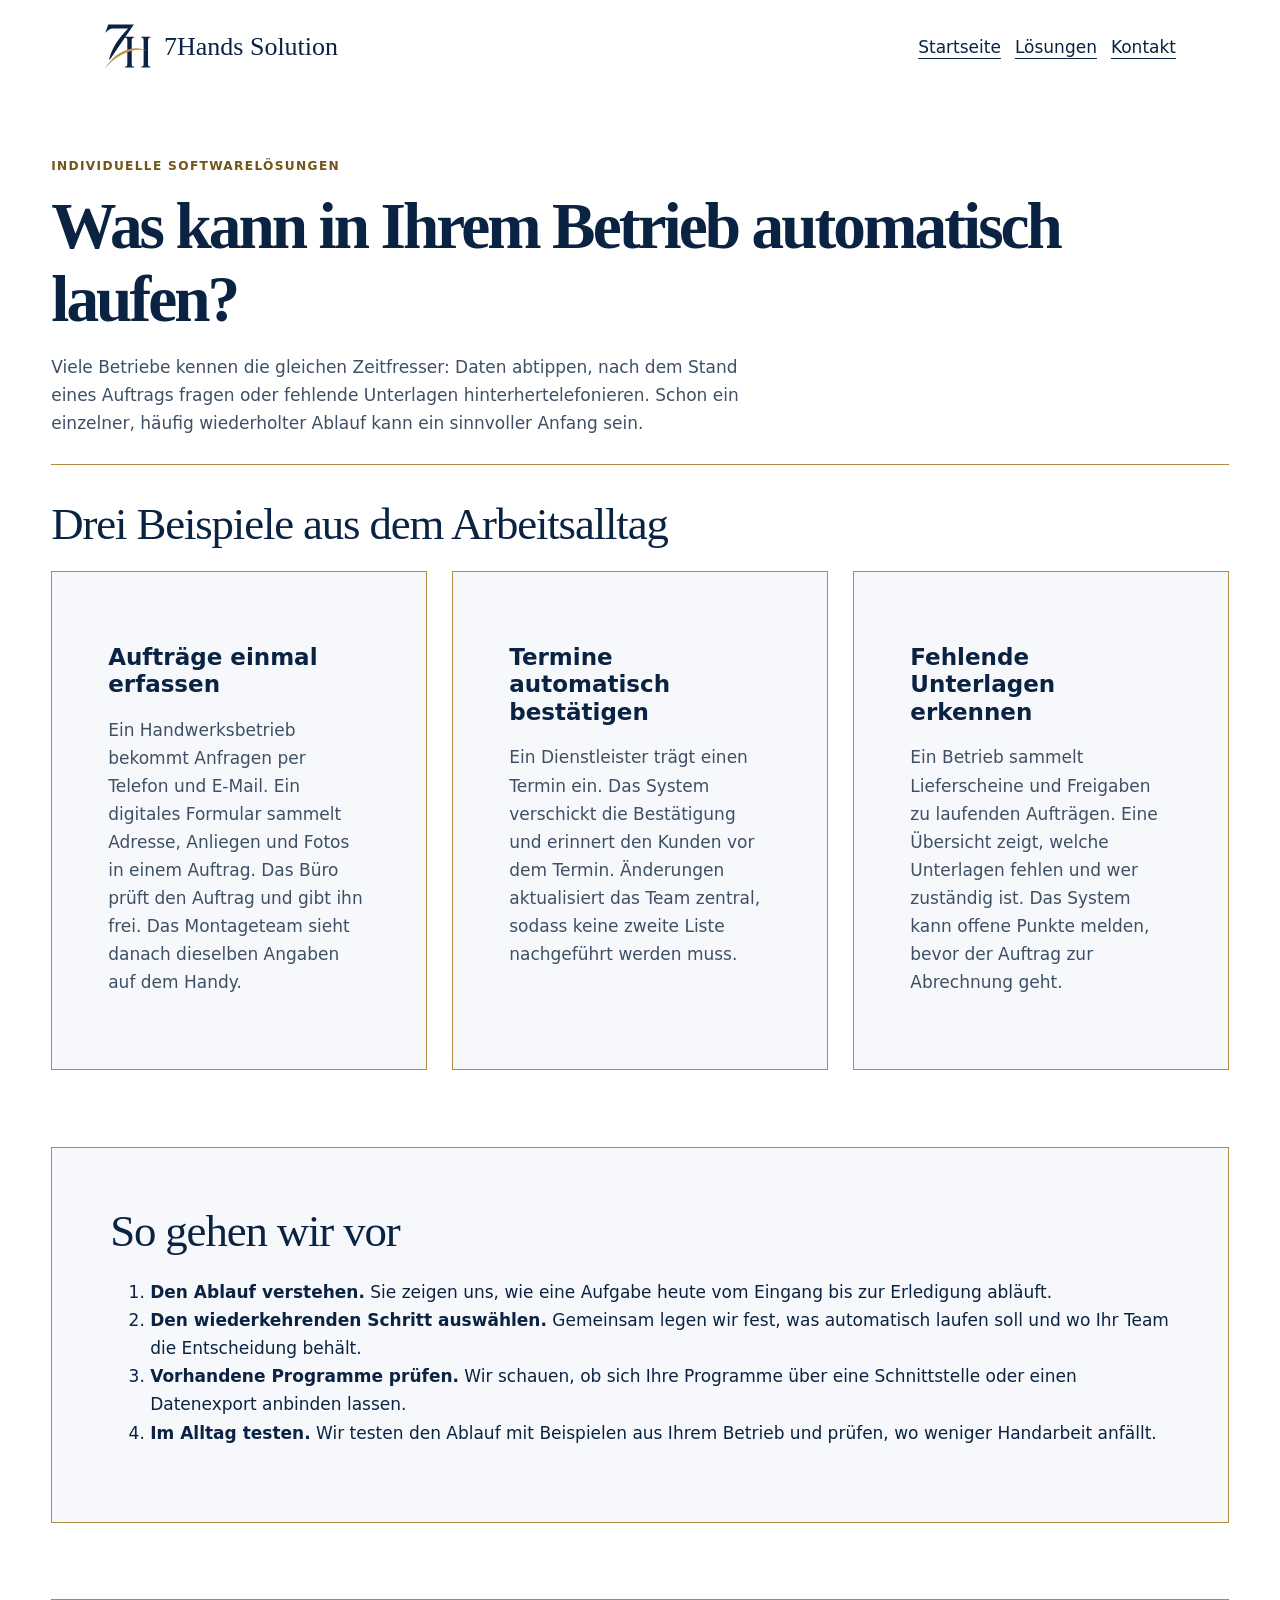
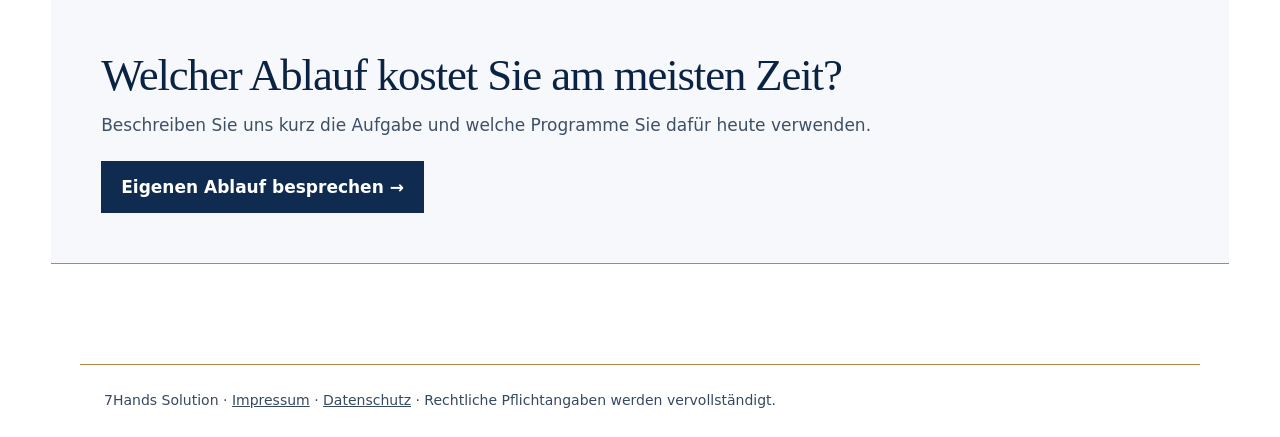
==== automatisierung.html @ ae8cb648 "Restore homepage introduction and explain individual automation" ====
<!doctype html>
<html lang="de">
<head>
  <meta charset="utf-8">
  <meta name="viewport" content="width=device-width, initial-scale=1">
  <meta name="robots" content="noindex">
  <meta name="theme-color" content="#ffffff">
  <meta name="description" content="Konkrete Beispiele für digitale Abläufe, weniger Rückfragen und weniger doppelte Dateneingabe.">
  <title>Individuelle Automatisierung | 7Hands Solution</title>
  <link rel="stylesheet" href="/site.css">
</head>
<body>
<header>
  <a class="logo" href="/"><img src="/monogram.svg" alt="">7Hands Solution</a>
  <nav aria-label="Hauptnavigation"><a href="/">Startseite</a><a href="/loesungen.html">Lösungen</a><a href="/kontakt.html">Kontakt</a></nav>
</header>
<main class="showcase">

  <div class="page-intro">
    <p class="kicker">Individuelle Softwarelösungen</p>
    <h1>Was kann in Ihrem Betrieb automatisch laufen?</h1>
    <p>Viele Betriebe kennen die gleichen Zeitfresser: Daten abtippen, nach dem Stand eines Auftrags fragen oder fehlende Unterlagen hinterhertelefonieren. Schon ein einzelner, häufig wiederholter Ablauf kann ein sinnvoller Anfang sein.</p>
  </div>
  <section aria-labelledby="beispiele">
    <h2 id="beispiele">Drei Beispiele aus dem Arbeitsalltag</h2>
    <div class="product-grid">
      <article class="contact">
        <h3>Aufträge einmal erfassen</h3>
        <p>Ein Handwerksbetrieb bekommt Anfragen per Telefon und E-Mail. Ein digitales Formular sammelt Adresse, Anliegen und Fotos in einem Auftrag. Das Büro prüft den Auftrag und gibt ihn frei. Das Montageteam sieht danach dieselben Angaben auf dem Handy.</p>
      </article>
      <article class="contact">
        <h3>Termine automatisch bestätigen</h3>
        <p>Ein Dienstleister trägt einen Termin ein. Das System verschickt die Bestätigung und erinnert den Kunden vor dem Termin. Änderungen aktualisiert das Team zentral, sodass keine zweite Liste nachgeführt werden muss.</p>
      </article>
      <article class="contact">
        <h3>Fehlende Unterlagen erkennen</h3>
        <p>Ein Betrieb sammelt Lieferscheine und Freigaben zu laufenden Aufträgen. Eine Übersicht zeigt, welche Unterlagen fehlen und wer zuständig ist. Das System kann offene Punkte melden, bevor der Auftrag zur Abrechnung geht.</p>
      </article>
    </div>
  </section>
  <section class="custom" aria-labelledby="vorgehen">
    <h2 id="vorgehen">So gehen wir vor</h2>
    <ol>
      <li><strong>Den Ablauf verstehen.</strong> Sie zeigen uns, wie eine Aufgabe heute vom Eingang bis zur Erledigung abläuft.</li>
      <li><strong>Den wiederkehrenden Schritt auswählen.</strong> Gemeinsam legen wir fest, was automatisch laufen soll und wo Ihr Team die Entscheidung behält.</li>
      <li><strong>Vorhandene Programme prüfen.</strong> Wir schauen, ob sich Ihre Programme über eine Schnittstelle oder einen Datenexport anbinden lassen.</li>
      <li><strong>Im Alltag testen.</strong> Wir testen den Ablauf mit Beispielen aus Ihrem Betrieb und prüfen, wo weniger Handarbeit anfällt.</li>
    </ol>
  </section>
  <section class="end-panel">
    <div><h2>Welcher Ablauf kostet Sie am meisten Zeit?</h2><p>Beschreiben Sie uns kurz die Aufgabe und welche Programme Sie dafür heute verwenden.</p></div>
    <a class="button" href="/kontakt.html">Eigenen Ablauf besprechen →</a>
  </section>
</main>
<footer>7Hands Solution · <a href="/impressum.html">Impressum</a> · <a href="/datenschutz.html">Datenschutz</a> · Rechtliche Pflichtangaben werden vervollständigt.</footer>
</body>
</html>
---- site.css ----
:root{--dark:#fff;--ink:#0b2343;--beige:#102b50;--beige-light:#f7f8fb;--line:#b28a40;--white:#fff}
    *{box-sizing:border-box}
    
    body{margin:0;background:var(--dark);color:var(--ink);font:17px/1.65 system-ui,-apple-system,"Segoe UI",sans-serif}
    header,main,footer{max-width:1120px;margin:auto;padding:24px}
    header{display:flex;justify-content:space-between;align-items:center;flex-wrap:wrap;gap:12px}
    a{color:inherit}
    nav a{margin-right:18px;text-underline-offset:5px}
    nav a:last-child{margin-right:0}
    .logo{font:26px Georgia,serif;color:var(--beige)}
    section{margin-bottom:48px}
    .hero{padding:clamp(26px,7vw,86px);background:radial-gradient(ellipse at top right,#f4f6fa,#fff 65%);border:1px solid #b28a40}
    .hero h1{font:clamp(40px,7vw,82px)/1.04 Georgia,serif;letter-spacing:-.045em;margin:0;max-width:780px}
    .hero p{max-width:600px;color:#364960}
    .button{display:inline-block;background:var(--beige);color:#fff;padding:12px 20px;font-weight:700;text-decoration:none}
    .button:hover{background:#24466e}
    .button.dark{background:var(--ink);color:var(--white)}
    .button.dark:hover{background:#24466e}
    h2{font:clamp(32px,4.8vw,52px)/1.12 Georgia,serif;letter-spacing:-.025em}
    h3{font-size:23px;line-height:1.2;margin:16px 0}
    .custom{background:var(--beige-light);color:var(--ink);padding:clamp(28px,5vw,58px);border:1px solid #b28a40}
    .custom .eyebrow{font-weight:700;font-size:13px;letter-spacing:.12em;text-transform:uppercase}
    .custom h2{font-size:clamp(38px,5.5vw,62px);max-width:860px;margin:18px 0 24px}
    .custom p{max-width:810px;margin-bottom:26px}
    #angebote h2{margin-bottom:27px}
    .grid{display:grid;grid-template-columns:repeat(3,minmax(0,1fr));gap:16px}
    .grid article{background:var(--beige-light);color:var(--ink);border-top:3px solid var(--line);padding:clamp(20px,2.3vw,27px);min-height:315px}
    .grid small{color:#795626;font-weight:750;letter-spacing:.02em}
    .grid p{margin-bottom:0}
    .contact{background:#f7f8fb;border:1px solid #b28a40;padding:clamp(28px,5vw,56px)}
    .contact h2{margin:0 0 20px;font-size:clamp(31px,4.4vw,48px)}
    .contact p{max-width:720px}
    footer{border-top:1px solid #b28a40;font-size:14px;color:#364960}
    a:focus-visible{outline:2px solid currentColor;outline-offset:4px}
    @media(max-width:760px){.grid{grid-template-columns:1fr}.grid article{min-height:0}section{margin-bottom:32px}header,main,footer{padding:18px}.hero{padding:32px 25px}}
    
  
.logo{color:var(--ink);text-decoration:none;display:inline-flex;align-items:center;gap:12px}
.logo img{width:48px;height:auto}
.hero{border:4px double var(--line)}
h1,h2{font-family:Georgia,serif;line-height:1.12}
nav{display:flex;flex-wrap:wrap;gap:14px}
nav a{margin:0}
nav a[aria-current=page]{font-weight:700;text-decoration-color:var(--line)}
.actions{display:flex;flex-wrap:wrap;gap:12px}
.legal{border-top:2px solid var(--line)}
.note{padding:18px;background:var(--beige-light);border-left:4px solid var(--line)}
p{overflow-wrap:anywhere}

.showcase{max-width:1400px;padding-inline:clamp(18px,4vw,52px)}
.showcase h1{font-size:clamp(36px,5.1vw,72px);letter-spacing:-.045em;margin:0}
.showcase h2{margin:0 0 22px;font-size:clamp(28px,3.5vw,46px)}
.showcase section{margin-bottom:clamp(38px,6vw,82px)}
.kicker{font-size:.76rem;font-weight:750;letter-spacing:.11em;text-transform:uppercase;color:#735317;margin:0 0 14px}
.muted,.showcase p:not(.kicker){color:#3e5065}
.feature-hero{display:grid;grid-template-columns:1.05fr 1fr;border:4px double var(--line);background:#f9f9fb}
.feature-copy{padding:clamp(24px,4vw,65px);align-self:center}
.feature-copy p{max-width:44ch}
.feature-copy .actions{margin-top:26px}
.hero-image{position:relative;display:block;min-height:310px;background:#e6dac8;text-decoration:none}
.hero-image img{width:100%;height:100%;object-fit:cover;position:absolute;inset:0}
.hero-image>span{position:absolute;bottom:16px;left:16px;right:16px;padding:10px 14px;display:flex;justify-content:space-between;gap:10px;background:#fff;color:var(--ink);font-weight:650}
.button.secondary{background:#fff;color:var(--ink);border:1px solid var(--line)}
.button.secondary:hover{background:#f3eee3}
.product-grid{display:grid;grid-template-columns:repeat(3,minmax(0,1fr));gap:clamp(14px,2vw,28px)}
.product{border:1px solid #dce2ea;border-top:2px solid var(--line);min-width:0;background:white}
.product>a{display:flex;flex-direction:column;height:100%;text-decoration:none}
.product>a>div{padding:22px;display:flex;flex-direction:column;flex:1}
.product img{width:100%;display:block;aspect-ratio:16/10;object-fit:cover;object-position:top;background:#f1f3f7}
.product h3{margin:4px 0;font:600 clamp(22px,2.2vw,31px)/1.12 Georgia,serif}
.product p{margin:10px 0 18px}
.product-link{margin-top:auto;font-weight:700;text-decoration:underline;text-underline-offset:4px}
.product a:hover .product-link{color:#735317}
.end-panel{display:flex;align-items:center;justify-content:space-between;gap:22px;flex-wrap:wrap;padding:clamp(22px,4vw,50px);background:#f7f8fb;border-block:1px solid var(--line)}
.end-panel h2,.end-panel p{margin:0}
.end-panel p{margin-top:10px}
.page-intro{border-bottom:1px solid var(--line);padding:clamp(15px,3vw,45px) 0 26px;margin-bottom:34px}
.page-intro>p:last-child{max-width:68ch;margin-bottom:0}
.screens{display:grid;grid-template-columns:repeat(2,minmax(0,1fr));gap:22px}
.screens figure{margin:0;min-width:0;border:1px solid #dce2ea}
.screens figure>a{display:grid;place-items:center;background:#eef1f5;aspect-ratio:16/11;overflow:hidden}
.screens img{display:block;width:100%;height:100%;object-fit:contain;min-height:0;min-width:0}
.screens figcaption{padding:16px 20px}
.screens h3,.screens p{margin:4px 0}
@media(max-width:920px){.feature-hero{grid-template-columns:1fr}.product-grid{grid-template-columns:repeat(2,minmax(0,1fr))}}
@media(max-width:600px){.product-grid,.screens{grid-template-columns:1fr}.hero-image{min-height:245px}}
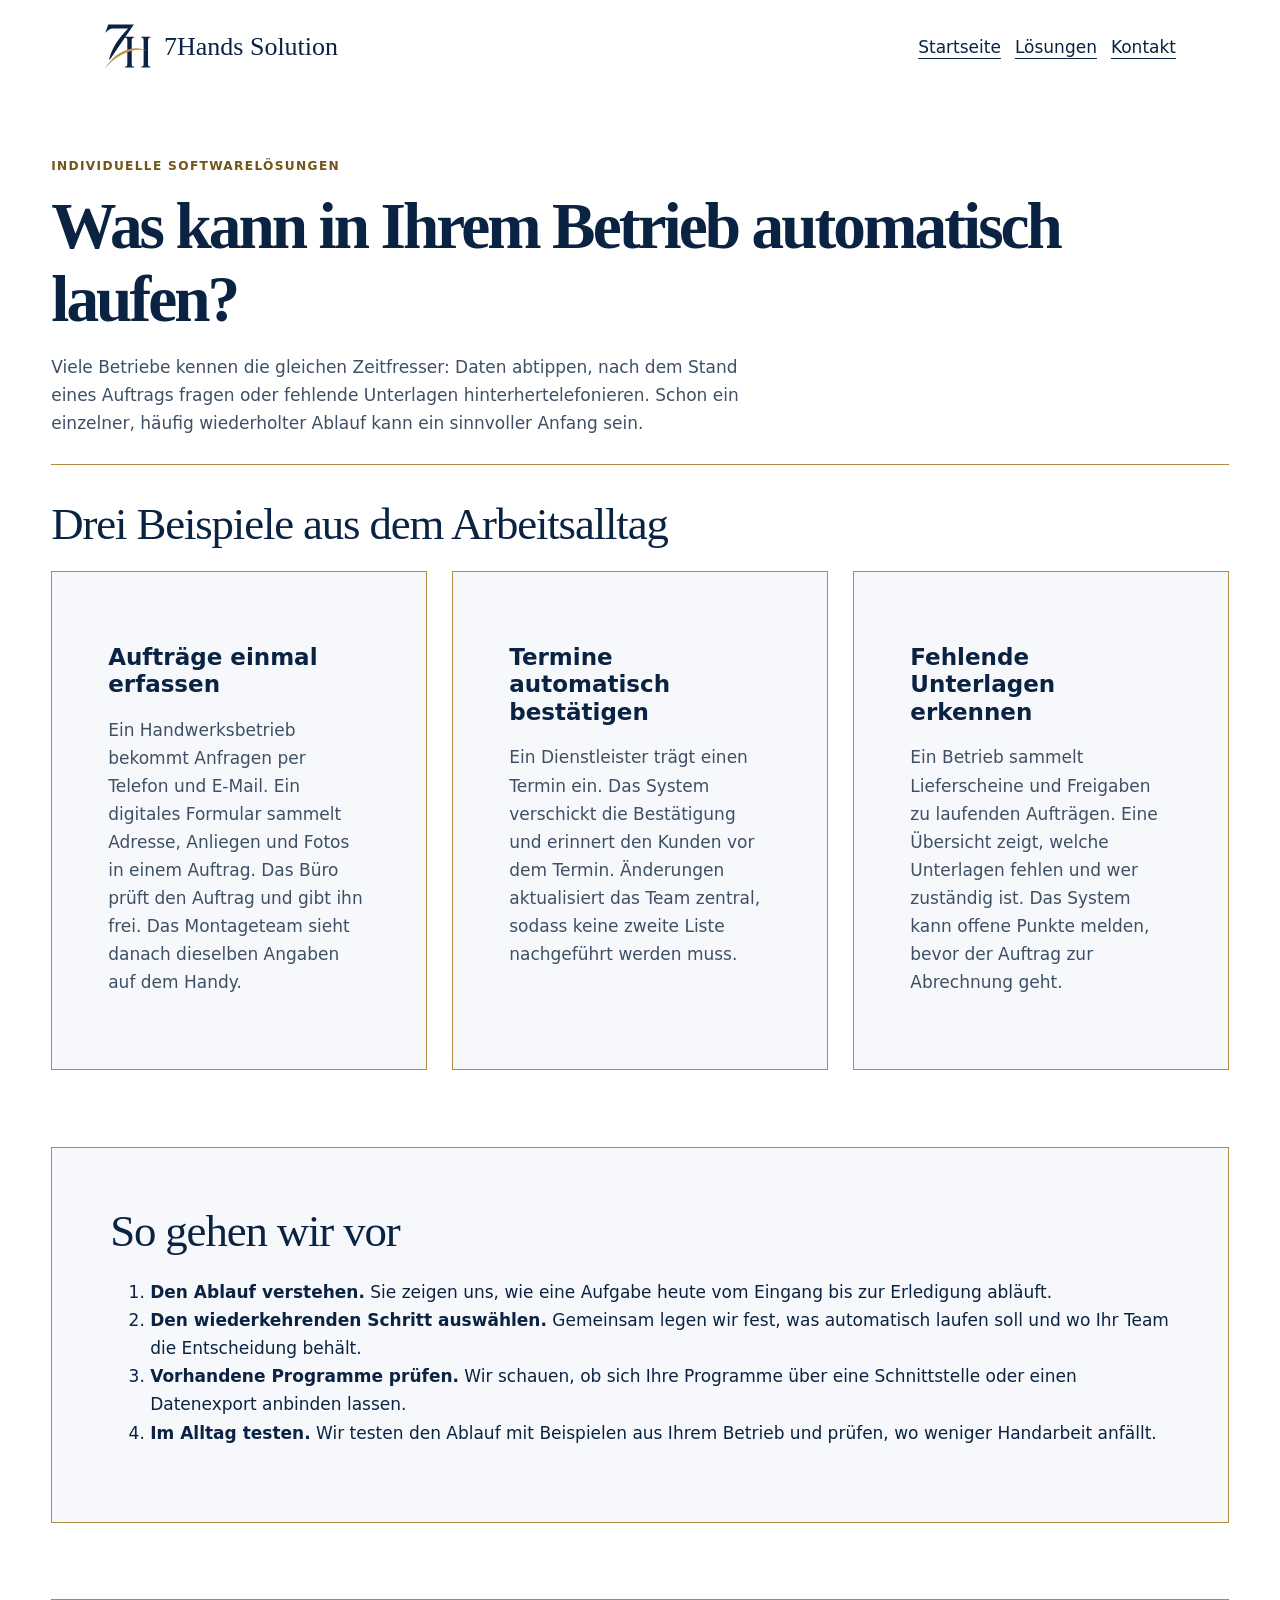
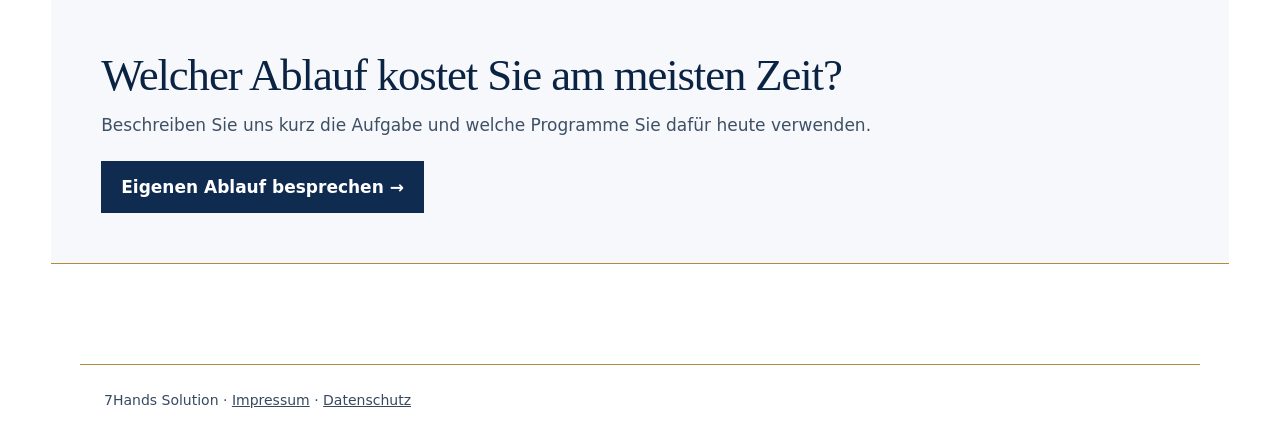
==== commit b8448d6b: "Clarify mobile project action and simplify public footers" ====
--- a/automatisierung.html
+++ b/automatisierung.html
@@ -52,6 +52,6 @@
     <a class="button" href="/kontakt.html">Eigenen Ablauf besprechen →</a>
   </section>
 </main>
-<footer>7Hands Solution · <a href="/impressum.html">Impressum</a> · <a href="/datenschutz.html">Datenschutz</a> · Rechtliche Pflichtangaben werden vervollständigt.</footer>
+<footer>7Hands Solution · <a href="/impressum.html">Impressum</a> · <a href="/datenschutz.html">Datenschutz</a></footer>
 </body>
 </html>
--- a/site.css
+++ b/site.css
@@ -61,6 +61,12 @@
 .hero-image{position:relative;display:block;min-height:310px;background:#e6dac8;text-decoration:none}
 .hero-image img{width:100%;height:100%;object-fit:cover;position:absolute;inset:0}
 .hero-image>span{position:absolute;bottom:16px;left:16px;right:16px;padding:10px 14px;display:flex;justify-content:space-between;gap:10px;background:#fff;color:var(--ink);font-weight:650}
+.hero-video{min-height:0;align-self:center;background:#f7f4ed}
+.hero-video video{display:block;width:100%;height:auto;aspect-ratio:1;object-fit:contain}
+.hero-video .video-link{display:flex;justify-content:space-between;gap:10px;padding:12px 16px;background:#fff;color:var(--ink);font-weight:650;text-decoration:none}
+.hero-video .video-link:hover{text-decoration:underline;text-underline-offset:4px}
+.video-toggle{position:absolute;top:12px;right:12px;border:1px solid var(--line);border-radius:5px;padding:9px 12px;background:rgba(255,255,255,.94);color:var(--ink);font:600 14px/1.4 system-ui,sans-serif;cursor:pointer}
+.video-toggle:focus-visible{outline:2px solid var(--ink);outline-offset:3px}
 .button.secondary{background:#fff;color:var(--ink);border:1px solid var(--line)}
 .button.secondary:hover{background:#f3eee3}
 .product-grid{display:grid;grid-template-columns:repeat(3,minmax(0,1fr));gap:clamp(14px,2vw,28px)}
@@ -85,3 +91,4 @@
 .screens h3,.screens p{margin:4px 0}
 @media(max-width:920px){.feature-hero{grid-template-columns:1fr}.product-grid{grid-template-columns:repeat(2,minmax(0,1fr))}}
 @media(max-width:600px){.product-grid,.screens{grid-template-columns:1fr}.hero-image{min-height:245px}}
+
